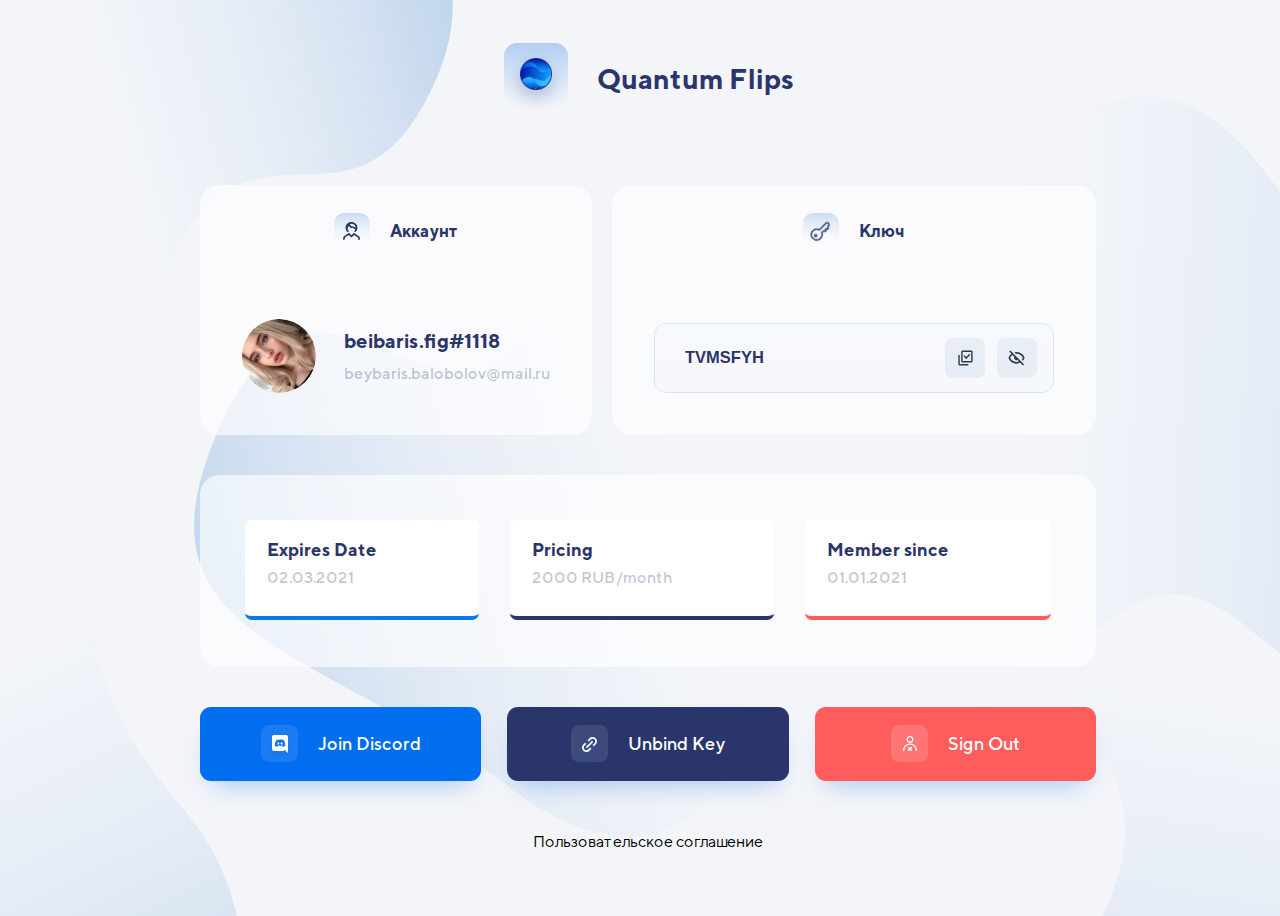
==== account/index.html @ 13dfddc9 "аккаунт под мобилку" ====
<!DOCTYPE html>
<html lang="en">
<head>
    <meta charset="UTF-8">
    <title>Dashboard</title>
    <link rel="stylesheet" href="../styles/fonts.css">
    <link rel="stylesheet" href="styles/account.css">
    <link rel="stylesheet" href="styles/account_mob.css">
    <meta name="viewport" content="width=device-width, initial-scale=1"/>
</head>
<body>
<div id="logo">
    <img src="../img/screen1/logo_header.svg" alt="">
    <span>Quantum Flips</span>
</div>
<main>
    <div id="first_row">
        <div id="account" class="panel">
            <div class="title">
                <img src="img/user.svg" alt="">
                <span>Аккаунт</span>
            </div>
            <div class="info">
                <img src="img/avatar.png" alt="" id="avatar">
                <div>
                    <span id="login">beibaris.fig#1118</span>
                    <span id="email">beybaris.balobolov@mail.ru</span>
                </div>
            </div>
        </div>
        <div id="key_panel" class="panel">
            <div class="title">
                <img src="img/key.svg" alt="">
                <span>Ключ</span>
            </div>
            <div id="key_field">
                <input value="TVMSFYH">
                <img src="img/copy.svg" alt="">
                <img src="img/hide_inp.svg" alt="">
            </div>
        </div>
    </div>
    <div id="info_panel" class="panel">
        <div>
            <h2>Expires Date</h2>
            <span>02.03.2021</span>
        </div>
        <div>
            <h2>Pricing</h2>
            <span>2000 RUB/month</span>
        </div>
        <div>
            <h2>Member since</h2>
            <span>01.01.2021</span>
        </div>
    </div>
    <div id="buttons_row">
        <button class="button">
            <img src="img/discord_logo.svg" alt="">
            <span>Join Discord</span>
        </button>
        <button class="button">
            <img src="img/link.svg" alt="">
            <span>Unbind Key</span>
        </button>
        <button class="button">
            <img src="img/logout.svg" alt="">
            <span>Sign Out</span>
        </button>
    </div>
</main>
<p id="agree">Пользовательское соглашение</p>
</body>
</html>
---- styles/fonts.css ----
@font-face {
  font-family: 'TT Norms';
  src: url("../fonts/TTNorms-Thin.woff");
  font-weight: 100;
  font-style: normal; }

@font-face {
  font-family: 'TT Norms';
  src: url("../fonts/TTNorms-ExtraLight.woff");
  font-weight: 200;
  font-style: normal; }

@font-face {
  font-family: 'TT Norms';
  src: url("../fonts/TTNorms-Light.woff");
  font-weight: 300;
  font-style: normal; }

@font-face {
  font-family: 'TT Norms';
  src: url("../fonts/TTNorms-Regular.woff");
  font-weight: 400;
  font-style: normal; }

@font-face {
  font-family: 'TT Norms';
  src: url("../fonts/TTNorms-Medium.woff");
  font-weight: 500;
  font-style: normal; }

@font-face {
  font-family: 'TT Norms';
  src: url("../fonts/TTNorms-Bold.woff");
  font-weight: 600;
  font-style: normal; }
---- account/styles/account.css ----
div {
  display: flex;
  box-sizing: border-box; }

body {
  display: flex;
  width: 100vw;
  height: 100vh;
  overflow: hidden;
  align-items: center;
  background-image: url("../img/db_back.svg");
  background-repeat: no-repeat;
  background-size: cover;
  font-family: "TT Norms", sans-serif;
  background-color: #F3F5F9;
  flex-direction: column; }
  body #logo {
    margin: auto;
    align-items: center;
    justify-content: space-between; }
    body #logo span {
      margin-left: 29px;
      font-size: 28px;
      color: #2A356B;
      font-weight: bolder; }
  body main {
    display: flex;
    width: 70vw;
    max-width: 938px;
    flex-direction: column;
    margin: auto; }
    body main .panel {
      background: rgba(255, 255, 255, 0.63);
      border-radius: 20px;
      height: 192px;
      padding: 0 42px 42px;
      margin-bottom: 40px;
      flex-grow: 1; }
      body main .panel .title {
        margin-top: 28px;
        align-items: center; }
        body main .panel .title span {
          font-size: 17px;
          color: #2A356A;
          margin-left: 20px;
          font-weight: 600; }
    body main #first_row .panel {
      align-items: center;
      height: 250px;
      flex-direction: column;
      justify-content: space-between; }
    body main #first_row .panel:first-child {
      flex-grow: 0;
      margin-right: 20px;
      flex-basis: 42%; }
  body #account .info {
    width: 100%; }
    body #account .info img {
      height: 74px;
      width: 74px;
      border-radius: 50%;
      margin-right: 28px; }
    body #account .info > div {
      flex-direction: column;
      padding: 10px 0;
      justify-content: space-between; }
      body #account .info > div #login {
        color: #2A356A;
        font-size: 20px;
        font-weight: bold; }
      body #account .info > div #email {
        font-size: 16px;
        font-weight: 500;
        color: rgba(42, 53, 107, 0.29); }
  body #key_panel #key_field {
    width: 100%;
    height: 70px;
    background: linear-gradient(0deg, rgba(213, 227, 242, 0.29) -345.83%, rgba(213, 227, 242, 0) 282.5%);
    border: 1px solid #DCE7F3;
    border-radius: 12px;
    padding: 14px 10px 14px 14px; }
    body #key_panel #key_field input {
      flex-grow: 1;
      border: none;
      outline: none;
      background-color: inherit;
      align-items: center;
      font-size: 16.5px;
      color: #2A356A;
      padding-left: 16px;
      font-weight: 700; }
    body #key_panel #key_field img {
      margin: 0 6px;
      height: 100%; }
  body #info_panel {
    padding: 45px; }
    body #info_panel > div {
      height: 100px;
      left: 536px;
      top: 601px;
      background-color: white;
      border-radius: 7px;
      padding: 19px 0 29px 22px;
      flex-direction: column;
      flex-grow: 1;
      justify-content: space-between;
      border-bottom: 4px solid; }
      body #info_panel > div h2 {
        margin: 0;
        font-size: 18px;
        color: #2A356B; }
      body #info_panel > div span {
        font-weight: 500;
        font-size: 16px;
        color: rgba(42, 53, 107, 0.29); }
    body #info_panel > div:first-child {
      border-color: #0E77E6; }
    body #info_panel > div:nth-child(2) {
      border-color: #2A356B; }
    body #info_panel > div:nth-child(3) {
      border-color: #FF5C5C; }
    body #info_panel > div:not(:last-child) {
      margin-right: 31px; }
  body .button {
    width: 100%;
    height: 74px;
    border: none;
    outline: none;
    display: flex;
    justify-content: center;
    align-items: center;
    background: #006EEF;
    box-shadow: 0 14px 26px -12px rgba(7, 101, 221, 0.34);
    border-radius: 11px;
    color: white;
    font-size: 18px;
    font-weight: 500; }
    body .button span {
      font-family: "TT Norms", sans-serif;
      align-self: center;
      font-size: 18px;
      font-weight: 500;
      margin-left: 20px; }
  body #buttons_row .button:not(:last-child) {
    margin-right: 26px; }
  body #buttons_row .button:nth-child(2) {
    background-color: #2A356B; }
  body #buttons_row .button:nth-child(3) {
    background-color: #FF5C5C; }
  body #agree {
    margin-bottom: 57px;
    font-size: 16px; }
---- account/styles/account_mob.css ----
@media (max-width: 1200px) {
  body {
    margin: 0;
    overflow-y: auto;
    height: auto; }
    body #logo {
      margin: 30px auto; }
    body main {
      width: 90vw;
      margin: 30px 0; }
      body main #first_row {
        flex-direction: column; }
        body main #first_row .panel {
          height: auto; }
      body main .panel {
        height: auto;
        width: 100%; }
    body #info_panel {
      flex-direction: column; }
      body #info_panel > div:not(:last-child) {
        margin-right: 0;
        margin-bottom: 31px; } }

@media (max-width: 600px) {
  body {
    height: auto; }
    body #key_panel #key_field input {
      width: 80%; }
    body main #buttons_row {
      flex-direction: column; }
      body main #buttons_row .button {
        width: 80%;
        align-self: center; }
      body main #buttons_row .button:not(:last-child) {
        margin-right: 0;
        margin-bottom: 20px; }
  #agree {
    margin: 20px 0; } }

@media (max-width: 424px) {
  body #account .info {
    justify-content: space-between; }
    body #account .info img {
      height: 60px;
      width: 60px;
      margin: 0; }
    body #account .info > div #login {
      font-size: 16px; }
    body #account .info > div #email {
      font-size: 13px; }
  body #key_panel #key_field {
    padding: 9px 5px 9px 0;
    height: 49px; }
    body #key_panel #key_field input {
      font-size: 12px; }
  body #info_panel {
    padding: 15px; }
  body main .panel {
    padding: 0 17px 17px; }
    body main .panel .title {
      margin: 14px 0; } }
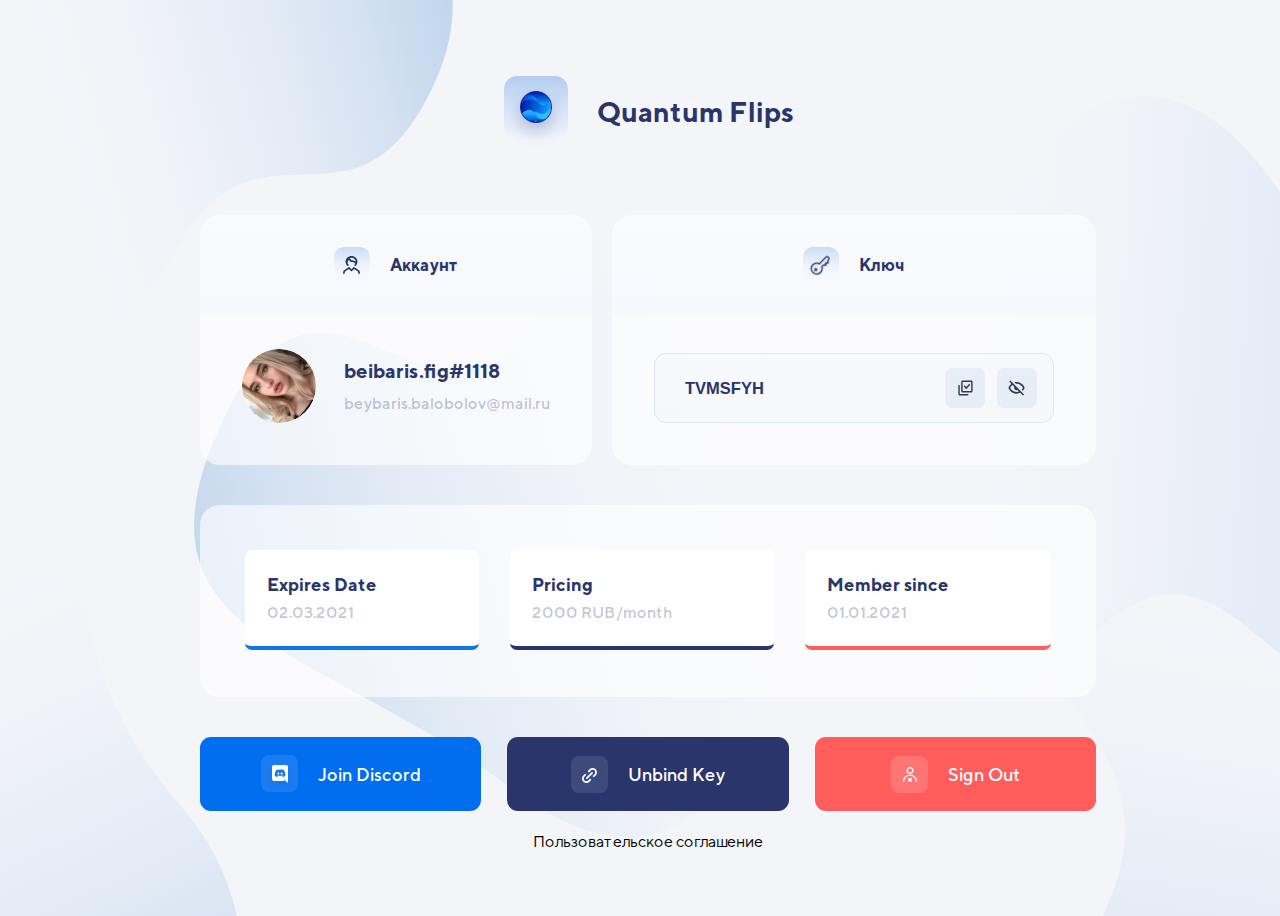
==== commit a9ee99b0: "правки" ====
--- a/account/index.html
+++ b/account/index.html
@@ -10,8 +10,10 @@
 </head>
 <body>
 <div id="logo">
-    <img src="../img/screen1/logo_header.svg" alt="">
-    <span>Quantum Flips</span>
+    <a href="../">
+        <img src="../img/screen1/logo_header.svg" alt="">
+        <span>Quantum Flips</span>
+    </a>
 </div>
 <main>
     <div id="first_row">
@@ -20,11 +22,13 @@
                 <img src="img/user.svg" alt="">
                 <span>Аккаунт</span>
             </div>
-            <div class="info">
-                <img src="img/avatar.png" alt="" id="avatar">
-                <div>
-                    <span id="login">beibaris.fig#1118</span>
-                    <span id="email">beybaris.balobolov@mail.ru</span>
+            <div class="panel_content">
+                <div class="info">
+                    <img src="img/avatar.png" alt="" id="avatar">
+                    <div>
+                        <span id="login">beibaris.fig#1118</span>
+                        <span id="email">beybaris.balobolov@mail.ru</span>
+                    </div>
                 </div>
             </div>
         </div>
@@ -33,10 +37,12 @@
                 <img src="img/key.svg" alt="">
                 <span>Ключ</span>
             </div>
-            <div id="key_field">
-                <input value="TVMSFYH">
-                <img src="img/copy.svg" alt="">
-                <img src="img/hide_inp.svg" alt="">
+            <div class="panel_content">
+                <div id="key_field">
+                    <input value="TVMSFYH">
+                    <button><img src="img/copy.svg" alt=""></button>
+                    <button><img src="img/hide_inp.svg" alt=""></button>
+                </div>
             </div>
         </div>
     </div>
@@ -56,15 +62,18 @@
     </div>
     <div id="buttons_row">
         <button class="button">
-            <img src="img/discord_logo.svg" alt="">
+            <img src="img/discord_logo.svg" alt="" class="button_img">
+            <img src="img/discord_logo_hover.svg" alt="" class="button_img_hover">
             <span>Join Discord</span>
         </button>
         <button class="button">
-            <img src="img/link.svg" alt="">
+            <img src="img/link.svg" alt="" class="button_img">
+            <img src="img/link_hover.svg" alt="" class="button_img_hover">
             <span>Unbind Key</span>
         </button>
         <button class="button">
-            <img src="img/logout.svg" alt="">
+            <img src="img/logout.svg" alt="" class="button_img">
+            <img src="img/logout_hover.svg" alt="" class="button_img_hover">
             <span>Sign Out</span>
         </button>
     </div>
--- a/account/styles/account.css
+++ b/account/styles/account.css
@@ -15,35 +15,44 @@
   background-color: #F3F5F9;
   flex-direction: column; }
   body #logo {
-    margin: auto;
     align-items: center;
-    justify-content: space-between; }
-    body #logo span {
-      margin-left: 29px;
-      font-size: 28px;
-      color: #2A356B;
-      font-weight: bolder; }
+    height: 23vh; }
+    body #logo a {
+      display: flex;
+      justify-content: space-between;
+      align-items: center;
+      text-decoration: none; }
+      body #logo a span {
+        margin-left: 29px;
+        font-size: 28px;
+        color: #2A356B;
+        font-weight: bolder; }
   body main {
     display: flex;
     width: 70vw;
     max-width: 938px;
     flex-direction: column;
-    margin: auto; }
+    margin: 0 auto auto; }
     body main .panel {
       background: rgba(255, 255, 255, 0.63);
       border-radius: 20px;
       height: 192px;
-      padding: 0 42px 42px;
       margin-bottom: 40px;
       flex-grow: 1; }
       body main .panel .title {
-        margin-top: 28px;
-        align-items: center; }
+        align-items: center;
+        justify-content: center;
+        width: 100%;
+        height: 100px;
+        background: linear-gradient(360deg, rgba(221, 236, 255, 0.17) -5%, rgba(221, 236, 255, 0.0204) 115%); }
         body main .panel .title span {
           font-size: 17px;
           color: #2A356A;
           margin-left: 20px;
           font-weight: 600; }
+      body main .panel .panel_content {
+        width: 100%;
+        padding: 0 42px 42px; }
     body main #first_row .panel {
       align-items: center;
       height: 250px;
@@ -89,9 +98,17 @@
       color: #2A356A;
       padding-left: 16px;
       font-weight: 700; }
-    body #key_panel #key_field img {
+    body #key_panel #key_field button {
+      padding: 0;
+      cursor: pointer;
+      border: none;
+      background: none;
       margin: 0 6px;
       height: 100%; }
+      body #key_panel #key_field button img {
+        height: 100%; }
+    body #key_panel #key_field button:focus {
+      outline: 1px lightgray solid; }
   body #info_panel {
     padding: 45px; }
     body #info_panel > div {
@@ -100,7 +117,7 @@
       top: 601px;
       background-color: white;
       border-radius: 7px;
-      padding: 19px 0 29px 22px;
+      padding: 24px 0 24px 22px;
       flex-direction: column;
       flex-grow: 1;
       justify-content: space-between;
@@ -127,10 +144,12 @@
     border: none;
     outline: none;
     display: flex;
+    cursor: pointer;
     justify-content: center;
     align-items: center;
+    transition-duration: .3s;
+    transition-property: color, background-color, border;
     background: #006EEF;
-    box-shadow: 0 14px 26px -12px rgba(7, 101, 221, 0.34);
     border-radius: 11px;
     color: white;
     font-size: 18px;
@@ -141,12 +160,30 @@
       font-size: 18px;
       font-weight: 500;
       margin-left: 20px; }
+    body .button .button_img_hover {
+      display: none; }
+  body .button:hover {
+    background: linear-gradient(0deg, rgba(2, 105, 214, 0.12) -51.35%, rgba(16, 121, 255, 0.1) 118.92%);
+    border: 1px solid rgba(1, 114, 247, 0.68);
+    color: #006EEF; }
+    body .button:hover .button_img_hover {
+      display: block; }
+    body .button:hover .button_img {
+      display: none; }
   body #buttons_row .button:not(:last-child) {
     margin-right: 26px; }
   body #buttons_row .button:nth-child(2) {
     background-color: #2A356B; }
+  body #buttons_row .button:nth-child(2):hover {
+    background: linear-gradient(0deg, rgba(213, 227, 242, 0.72) -345.83%, rgba(213, 227, 242, 0.37) 282.5%);
+    border: 1px solid #A4C1E0;
+    color: #4F567A; }
   body #buttons_row .button:nth-child(3) {
     background-color: #FF5C5C; }
+  body #buttons_row .button:nth-child(3):hover {
+    background: rgba(252, 128, 128, 0.35);
+    border: 1px solid #FF4754;
+    color: #FF404D; }
   body #agree {
     margin-bottom: 57px;
     font-size: 16px; }
--- a/account/styles/account_mob.css
+++ b/account/styles/account_mob.css
@@ -4,14 +4,24 @@
     overflow-y: auto;
     height: auto; }
     body #logo {
-      margin: 30px auto; }
+      margin: 30px auto;
+      height: auto; }
     body main {
       width: 90vw;
       margin: 30px 0; }
       body main #first_row {
         flex-direction: column; }
+        body main #first_row #account .info {
+          width: auto; }
+        body main #first_row #key_panel #key_field {
+          width: auto; }
         body main #first_row .panel {
           height: auto; }
+          body main #first_row .panel .title {
+            height: 60px; }
+          body main #first_row .panel .panel_content {
+            padding: 20px 0;
+            justify-content: center; }
       body main .panel {
         height: auto;
         width: 100%; }
@@ -38,6 +48,14 @@
     margin: 20px 0; } }
 
 @media (max-width: 424px) {
+  body .button {
+    height: 55px;
+    font-size: 16px; }
+  body #logo img {
+    height: 55px; }
+  body #logo span {
+    font-size: 24px;
+    margin-bottom: 11px; }
   body #account .info {
     justify-content: space-between; }
     body #account .info img {
